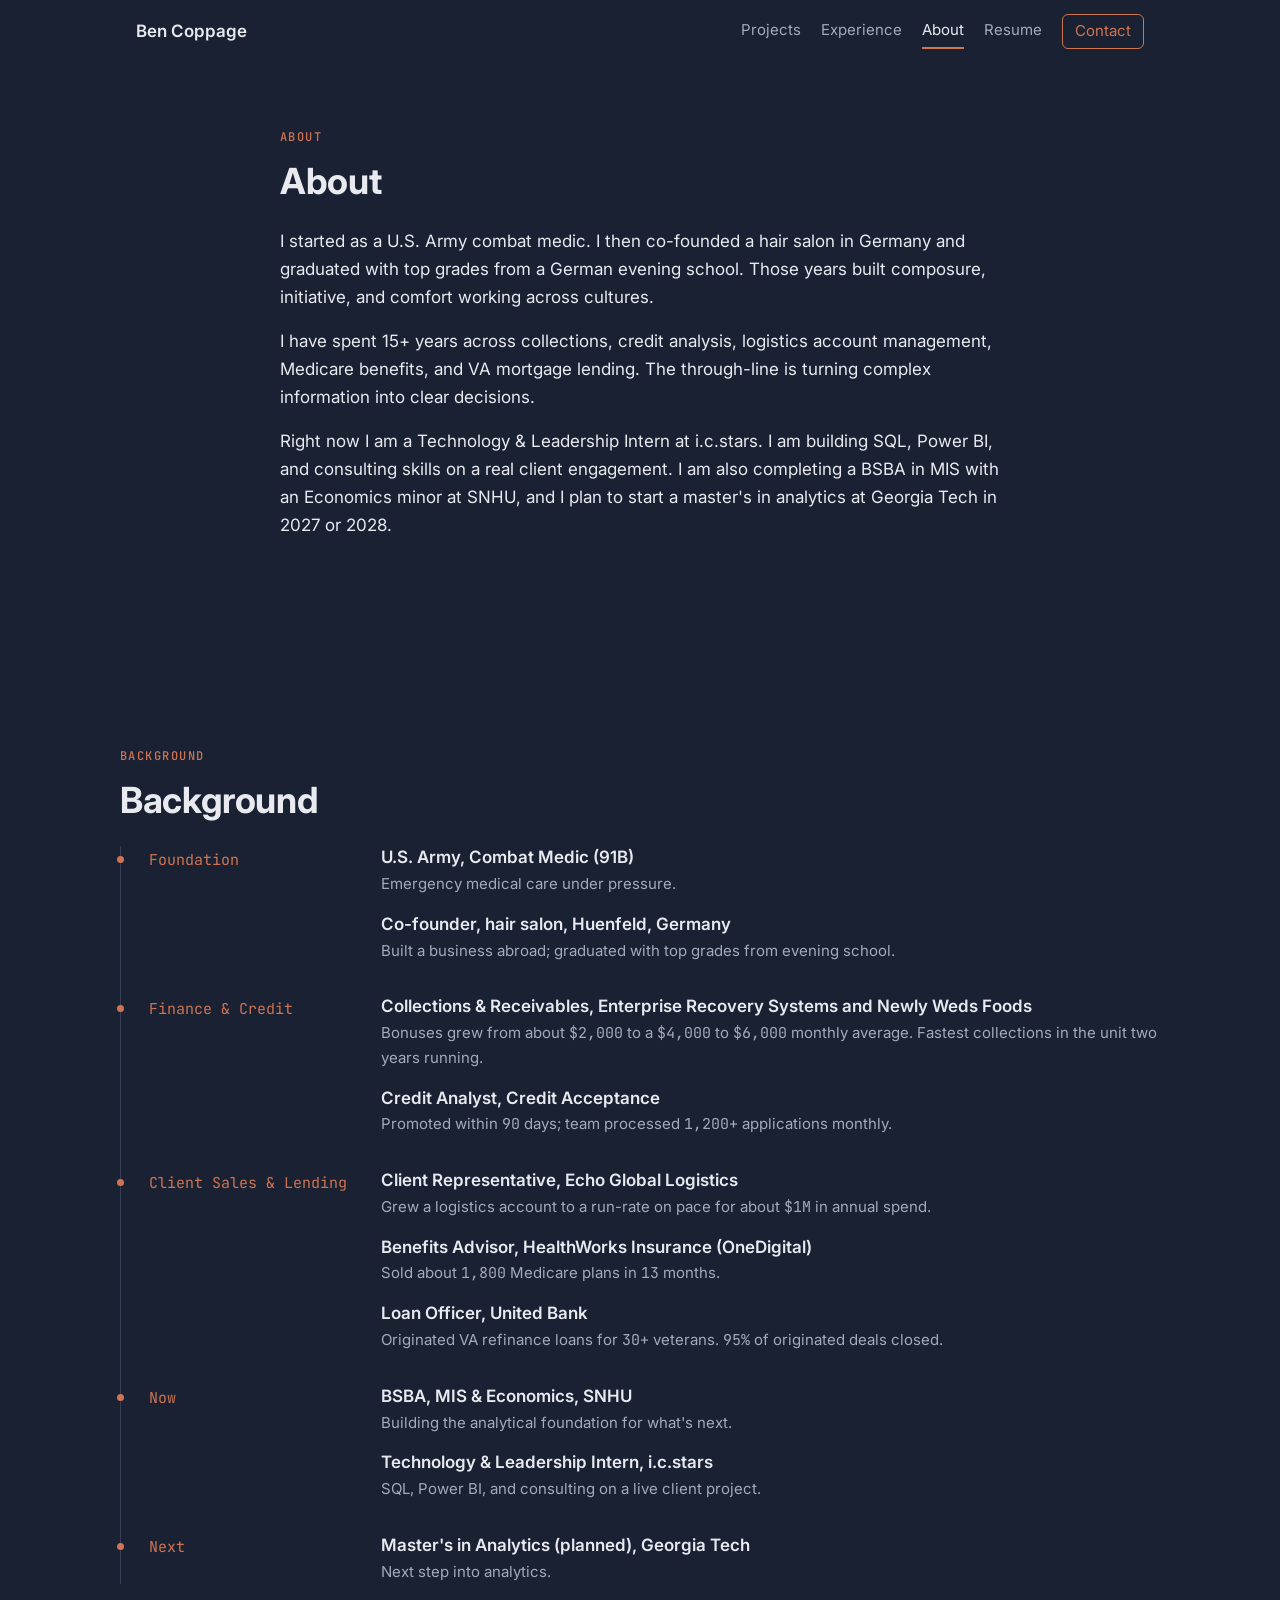
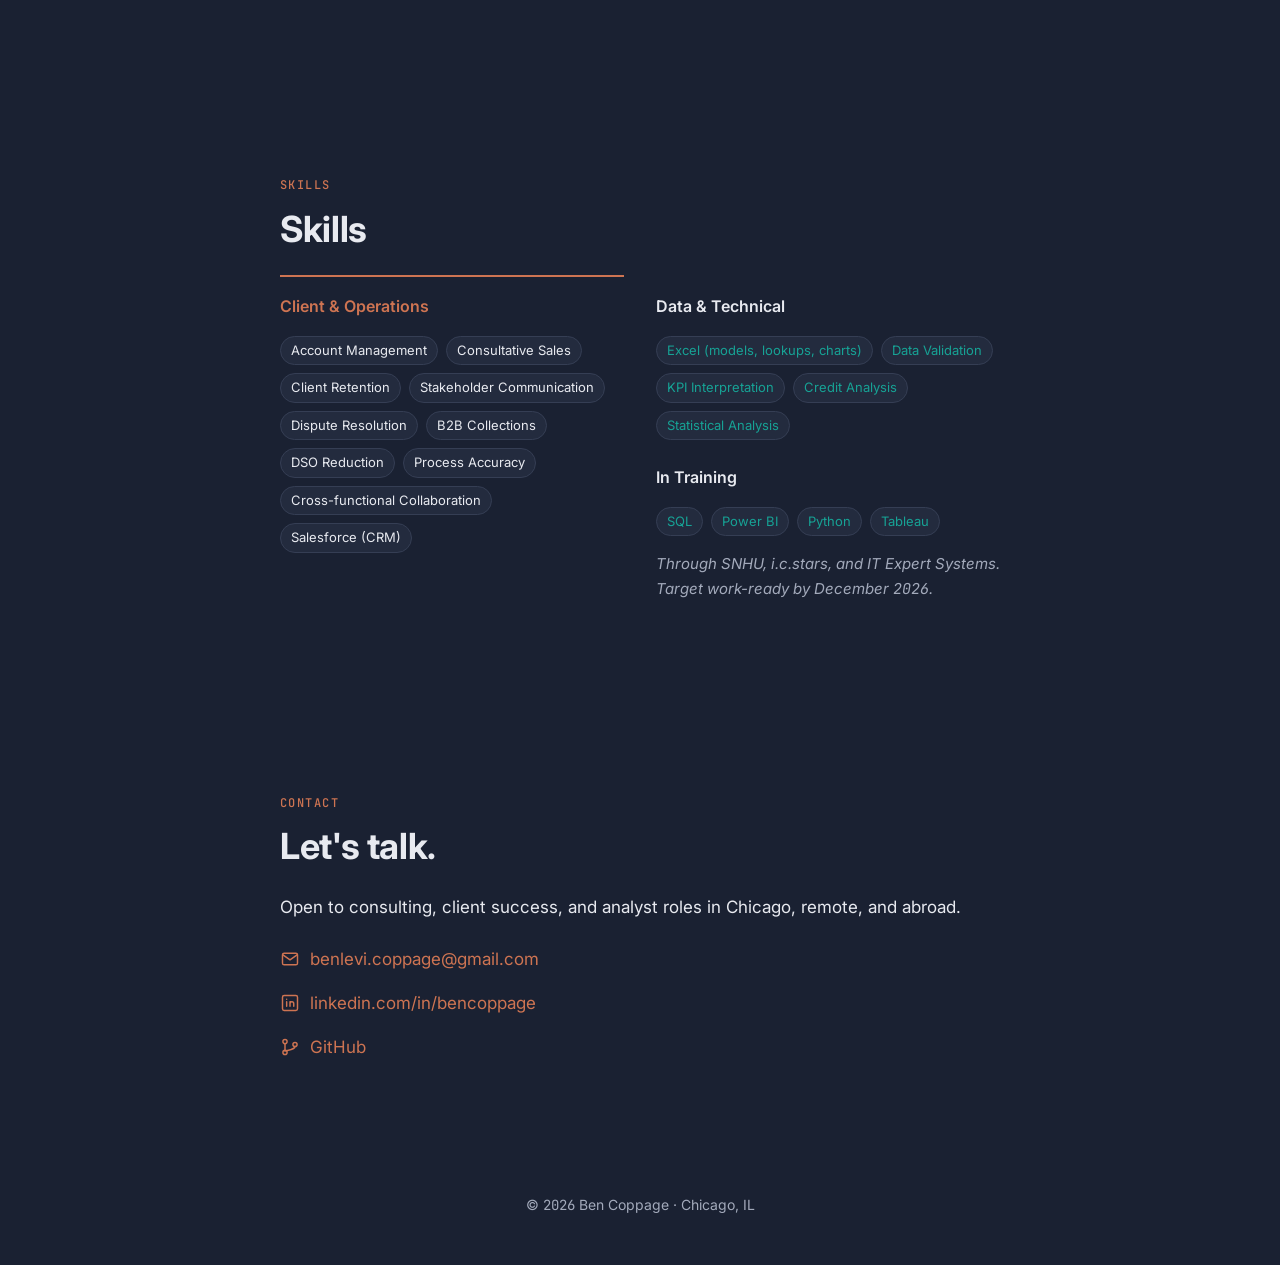
==== about.html @ 8277789a "Split portfolio into pages, feature dashboard, remove dates" ====
<!DOCTYPE html>
<html lang="en">
<head>
<meta charset="utf-8">
<meta name="viewport" content="width=device-width, initial-scale=1">
<title>About | Ben Coppage</title>
<meta name="description" content="Army combat medic, business owner in Germany, and 15+ years in client-facing roles. Now building SQL, Python, and Power BI skills at i.c.stars and SNHU.">
<meta property="og:title" content="About | Ben Coppage">
<meta property="og:description" content="Army combat medic, business owner in Germany, and 15+ years in client-facing roles. Now building SQL, Python, and Power BI skills at i.c.stars and SNHU.">
<meta property="og:type" content="website">
<meta property="og:url" content="https://bcoppage-ic.github.io/Portfolio/about.html">
<meta property="og:image" content="https://bcoppage-ic.github.io/Portfolio/images/og-image.jpg?v=2">
<meta property="og:image:width" content="1200">
<meta property="og:image:height" content="627">
<link rel="preconnect" href="https://fonts.googleapis.com">
<link rel="preconnect" href="https://fonts.gstatic.com" crossorigin>
<link href="https://fonts.googleapis.com/css2?family=Inter:wght@400;500;600;700&family=JetBrains+Mono:wght@400;500;600&display=swap" rel="stylesheet">
<link rel="icon" href="favicon.svg" type="image/svg+xml">
<link rel="stylesheet" href="style.css">
</head>
<body>

<header class="site">
  <nav aria-label="Primary">
    <a class="brand" href="index.html">Ben Coppage</a>
    <button class="menu-btn" type="button" aria-expanded="false" aria-controls="nav-links" aria-label="Menu">
      <svg viewBox="0 0 24 24" aria-hidden="true"><path d="M4 7h16M4 12h16M4 17h16"/></svg>
    </button>
    <ul class="links" id="nav-links">
      <li><a href="projects.html">Projects</a></li>
      <li><a href="experience.html">Experience</a></li>
      <li><a href="about.html" aria-current="page">About</a></li>
      <li><a href="resume.pdf" target="_blank" rel="noopener">Resume</a></li>
      <li><a class="nav-cta" href="#contact">Contact</a></li>
    </ul>
  </nav>
</header>

<main>

  <section id="about" class="sec reveal">
    <div class="inner prose">
      <p class="eyebrow">About</p>
      <h2>About</h2>
      <p>I started as a U.S. Army combat medic. I then co-founded a hair salon in Germany and graduated with top grades from a German evening school. Those years built composure, initiative, and comfort working across cultures.</p>
      <p>I have spent 15+ years across collections, credit analysis, logistics account management, Medicare benefits, and VA mortgage lending. The through-line is turning complex information into clear decisions.</p>
      <p>Right now I am a Technology &amp; Leadership Intern at i.c.stars. I am building SQL, Power BI, and consulting skills on a real client engagement. I am also completing a BSBA in MIS with an Economics minor at SNHU, and I plan to start a master's in analytics at Georgia Tech in 2027 or 2028.</p>
    </div>
  </section>

  <section id="background" class="sec reveal">
    <div class="inner wide">
      <p class="eyebrow">Background</p>
      <h2>Background</h2>
      <ol class="timeline">
        <li>
          <span class="yrs">Foundation</span>
          <div>
            <div class="entry"><strong>U.S. Army, Combat Medic (91B)</strong><span class="desc">Emergency medical care under pressure.</span></div>
            <div class="entry"><strong>Co-founder, hair salon, Huenfeld, Germany</strong><span class="desc">Built a business abroad; graduated with top grades from evening school.</span></div>
          </div>
        </li>
        <li>
          <span class="yrs">Finance &amp; Credit</span>
          <div>
            <div class="entry"><strong>Collections &amp; Receivables, Enterprise Recovery Systems and Newly Weds Foods</strong><span class="desc">Bonuses grew from about <span class="num">$2,000</span> to a <span class="num">$4,000</span> to <span class="num">$6,000</span> monthly average. Fastest collections in the unit two years running.</span></div>
            <div class="entry"><strong>Credit Analyst, Credit Acceptance</strong><span class="desc">Promoted within <span class="num">90</span> days; team processed <span class="num">1,200+</span> applications monthly.</span></div>
          </div>
        </li>
        <li>
          <span class="yrs">Client Sales &amp; Lending</span>
          <div>
            <div class="entry"><strong>Client Representative, Echo Global Logistics</strong><span class="desc">Grew a logistics account to a run-rate on pace for about <span class="num">$1M</span> in annual spend.</span></div>
            <div class="entry"><strong>Benefits Advisor, HealthWorks Insurance (OneDigital)</strong><span class="desc">Sold about <span class="num">1,800</span> Medicare plans in <span class="num">13</span> months.</span></div>
            <div class="entry"><strong>Loan Officer, United Bank</strong><span class="desc">Originated VA refinance loans for <span class="num">30+</span> veterans. <span class="num">95%</span> of originated deals closed.</span></div>
          </div>
        </li>
        <li>
          <span class="yrs">Now</span>
          <div>
            <div class="entry"><strong>BSBA, MIS &amp; Economics, SNHU</strong><span class="desc">Building the analytical foundation for what's next.</span></div>
            <div class="entry"><strong>Technology &amp; Leadership Intern, i.c.stars</strong><span class="desc">SQL, Power BI, and consulting on a live client project.</span></div>
          </div>
        </li>
        <li>
          <span class="yrs">Next</span>
          <div>
            <div class="entry"><strong>Master's in Analytics (planned), Georgia Tech</strong><span class="desc">Next step into analytics.</span></div>
          </div>
        </li>
      </ol>
    </div>
  </section>

  <section id="skills" class="sec reveal">
    <div class="inner prose">
      <p class="eyebrow">Skills</p>
      <h2>Skills</h2>
      <div class="skill-cols">
        <div class="col col-client">
          <h3>Client &amp; Operations</h3>
          <ul class="tags">
            <li>Account Management</li>
            <li>Consultative Sales</li>
            <li>Client Retention</li>
            <li>Stakeholder Communication</li>
            <li>Dispute Resolution</li>
            <li>B2B Collections</li>
            <li>DSO Reduction</li>
            <li>Process Accuracy</li>
            <li>Cross-functional Collaboration</li>
            <li>Salesforce (CRM)</li>
          </ul>
        </div>
        <div class="col col-data">
          <h3>Data &amp; Technical</h3>
          <ul class="tags">
            <li>Excel (models, lookups, charts)</li>
            <li>Data Validation</li>
            <li>KPI Interpretation</li>
            <li>Credit Analysis</li>
            <li>Statistical Analysis</li>
          </ul>
          <h3>In Training</h3>
          <ul class="tags">
            <li>SQL</li>
            <li>Power BI</li>
            <li>Python</li>
            <li>Tableau</li>
          </ul>
          <p class="note">Through SNHU, i.c.stars, and IT Expert Systems. Target work-ready by December <span class="num">2026</span>.</p>
        </div>
      </div>
    </div>
  </section>

  <section id="contact" class="sec reveal">
    <div class="inner prose">
      <p class="eyebrow">Contact</p>
      <h2>Let's talk.</h2>
      <p>Open to consulting, client success, and analyst roles in Chicago, remote, and abroad.</p>
      <ul class="contact-links">
        <li>
          <a href="mailto:benlevi.coppage@gmail.com">
            <svg viewBox="0 0 24 24" aria-hidden="true"><rect x="3" y="5" width="18" height="14" rx="2"/><path d="M3.5 7l8.5 6 8.5-6"/></svg>
            benlevi.coppage@gmail.com
          </a>
        </li>
        <li>
          <a href="https://www.linkedin.com/in/bencoppage" target="_blank" rel="noopener">
            <svg viewBox="0 0 24 24" aria-hidden="true"><rect x="3" y="3" width="18" height="18" rx="2"/><path d="M8 10.5V16M8 7.5v.01M12 16v-5.5M12 13c0-1.7 1-2.5 2.3-2.5S16.5 11.3 16.5 13V16"/></svg>
            linkedin.com/in/bencoppage
          </a>
        </li>
        <li>
          <a href="https://github.com/bcoppage-IC" target="_blank" rel="noopener">
            <svg viewBox="0 0 24 24" aria-hidden="true"><circle cx="6" cy="5.5" r="2.5"/><circle cx="6" cy="18.5" r="2.5"/><circle cx="18" cy="9" r="2.5"/><path d="M6 8v8M18 11.5c0 3-4 3.5-12 5.5"/></svg>
            GitHub
          </a>
        </li>
      </ul>
    </div>
  </section>

</main>

<footer>&copy; <span class="num">2026</span> Ben Coppage &middot; Chicago, IL</footer>

<script src="site.js"></script>
</body>
</html>
---- style.css ----
:root {
  color-scheme: dark;
  --ink:         #E8EAF0;
  --ink-soft:    #A3AABB;
  --paper:       #1A2132;
  --surface:     #232B3E;
  --line:        #353E54;
  --accent:      #CE7452;   /* warm rust: CTAs, links, eyebrows */
  --accent-soft: #3A2520;
  --signal:      #17A295;   /* teal: data/technical highlights ONLY */
  --sans: "Inter", system-ui, -apple-system, "Segoe UI", Roboto, sans-serif;
  --mono: "JetBrains Mono", ui-monospace, "SF Mono", Menlo, Consolas, monospace;
  --u: 1rem;
}

*, *::before, *::after { box-sizing: border-box; }
html { scroll-behavior: smooth; }
body {
  margin: 0;
  background: var(--paper);
  color: var(--ink);
  font-family: var(--sans);
  font-size: 1.0625rem;
  line-height: 1.65;
  -webkit-font-smoothing: antialiased;
}
p { max-width: 68ch; margin: 0 0 var(--u); }
a { color: var(--accent); }
:focus-visible { outline: 2px solid var(--accent); outline-offset: 2px; }
.num { font-family: var(--mono); font-feature-settings: "tnum"; }
.sr-only {
  position: absolute; width: 1px; height: 1px; padding: 0; margin: -1px;
  overflow: hidden; clip: rect(0, 0, 0, 0); white-space: nowrap; border: 0;
}

/* Nav */
header.site {
  position: sticky; top: 0; z-index: 10;
  background: var(--paper);
  border-bottom: 1px solid transparent;
}
header.site.scrolled { border-bottom-color: var(--line); }
nav {
  position: relative;
  max-width: 1040px; margin: 0 auto; padding: 0.875rem var(--u);
  display: flex; flex-wrap: wrap; align-items: center; justify-content: space-between; gap: 0.5rem 1.5rem;
}
.brand { font-weight: 600; color: var(--ink); text-decoration: none; white-space: nowrap; }
.links {
  display: flex; flex-wrap: wrap; align-items: center; gap: 0.25rem 1.25rem;
  list-style: none; margin: 0; padding: 0; white-space: nowrap;
}
.links a {
  display: block; padding: 0.25rem 0; font-size: 0.9375rem;
  color: var(--ink-soft); text-decoration: none;
  border-bottom: 2px solid transparent;
}
.links a:hover { color: var(--ink); }
.links a[aria-current="page"] { color: var(--ink); border-bottom-color: var(--accent); }
.links a.nav-cta {
  padding: 0.25rem 0.75rem; border: 1px solid var(--accent); border-radius: 6px;
  color: var(--accent);
}
.links a.nav-cta:hover { background: var(--accent-soft); }
.menu-btn {
  display: none; align-items: center; justify-content: center;
  width: 2.5rem; height: 2.5rem; padding: 0; cursor: pointer;
  background: transparent; color: var(--ink);
  border: 1px solid var(--line); border-radius: 6px;
}
.menu-btn svg { width: 20px; height: 20px; fill: none; stroke: currentColor; stroke-width: 1.75; stroke-linecap: round; }

/* Sections */
section[id], article[id] { scroll-margin-top: 5rem; }
.sec { padding: 6rem var(--u); }
main > .sec:first-child { padding-top: 4rem; }
.sec.snug { padding-top: 1.5rem; padding-bottom: 1.5rem; }
.inner { margin: 0 auto; }
.prose { max-width: 720px; }
.wide { max-width: 1040px; }
.eyebrow {
  font-family: var(--mono); font-size: 0.75rem; font-weight: 500;
  letter-spacing: 0.12em; text-transform: uppercase;
  color: var(--accent); margin: 0 0 0.75rem;
}
.group-label { margin-top: 3rem; }
h2 + .group-label { margin-top: 0; }
h2 {
  font-size: clamp(1.75rem, 3.5vw, 2.25rem); font-weight: 700;
  letter-spacing: -0.01em; line-height: 1.2; margin: 0 0 1.5rem;
}
.js .reveal { opacity: 0; transform: translateY(12px); }
.js .reveal.in {
  opacity: 1; transform: none;
  transition: opacity 400ms ease-out, transform 400ms ease-out;
}

/* Hero */
.hero {
  padding: 2.5rem var(--u) 2.5rem;
  display: flex; flex-direction: column; align-items: center; justify-content: center;
  text-align: center;
}
.hero img {
  width: 140px; height: 140px; border-radius: 50%; object-fit: cover;
  border: 4px solid var(--accent-soft); filter: saturate(0.95);
  margin-bottom: 1.5rem; background: var(--accent-soft);
}
h1 {
  font-size: clamp(2.5rem, 6vw, 4rem); font-weight: 700;
  letter-spacing: -0.02em; line-height: 1.1; margin: 0 0 1.5rem;
}
.tagline { max-width: 40ch; font-size: clamp(1.125rem, 2.2vw, 1.375rem); line-height: 1.5; margin: 0 auto 2rem; }
.ctas { display: flex; flex-wrap: wrap; justify-content: center; gap: 0.75rem; }
.btn {
  display: inline-block; padding: 0.75rem 1.5rem; border-radius: 6px;
  font-weight: 600; font-size: 1rem; text-decoration: none;
  border: 1px solid var(--accent);
}
.btn.fill { background: var(--accent); color: #fff; }
.btn.line { background: transparent; color: var(--accent); }
.btn:hover { filter: brightness(0.94); }

/* Stats */
.stats { display: grid; grid-template-columns: repeat(4, 1fr); gap: var(--u); list-style: none; margin: 0; padding: 0; }
.stats li { background: var(--surface); border: 1px solid var(--line); border-radius: 6px; padding: 1.25rem; }
.stat-num {
  display: block; font-family: var(--mono); font-weight: 600;
  font-size: clamp(2rem, 4vw, 2.75rem); line-height: 1.15; color: var(--signal);
}
.stat-label { display: block; font-size: 0.875rem; color: var(--ink-soft); line-height: 1.45; margin-top: 0.25rem; }

/* Work cards */
.cards { display: flex; flex-direction: column; gap: 1.25rem; }
.card {
  background: var(--surface); border: 1px solid var(--line); border-radius: 6px;
  padding: 1.5rem; transition: transform 200ms ease, box-shadow 200ms ease;
}
.card:hover { transform: translateY(-2px); box-shadow: 0 4px 16px rgba(0, 0, 0, 0.35); }
.card .meta { font-family: var(--mono); font-size: 0.8125rem; color: var(--accent); margin: 0 0 0.5rem; }
.card h3 { font-size: 1.25rem; font-weight: 600; line-height: 1.3; margin: 0 0 0.75rem; }
.card .problem { color: var(--ink-soft); }
.card ul { margin: 0 0 1rem; padding-left: 1.25rem; max-width: 68ch; }
.card li { margin-bottom: 0.25rem; }
.card .result { margin: 0; padding-top: 1rem; border-top: 1px solid var(--line); font-weight: 500; }
.card .result .num { color: var(--signal); font-weight: 600; }
.card-img { display: block; margin: 0 0 1rem; }
.card-img img, .feature-img img {
  display: block; width: 100%; height: auto;
  border: 1px solid var(--line); border-radius: 6px;
}
.actions { display: flex; flex-wrap: wrap; align-items: center; gap: 0.75rem 1.25rem; }
.actions > a:not(.btn) { font-weight: 600; }

/* Featured project */
.feature { display: grid; grid-template-columns: 3fr 2fr; gap: 1.5rem; align-items: center; }
.feature-img { display: block; }
.feature h2 { font-size: clamp(1.375rem, 2.5vw, 1.75rem); margin: 0 0 0.75rem; }
.feature .problem { margin-bottom: 1.25rem; }

/* More projects */
.mini-cards { display: grid; grid-template-columns: 1fr 1fr; gap: 1.25rem; }
.card.mini { display: flex; flex-direction: column; color: var(--ink); text-decoration: none; }
.card.mini h3 { font-size: 1.125rem; }
.card.mini .more { margin-top: auto; color: var(--accent); font-weight: 600; }

/* Timeline */
.timeline { list-style: none; margin: 0; padding: 0 0 0 1.75rem; border-left: 1px solid var(--line); }
.timeline li { position: relative; display: grid; grid-template-columns: 13.5rem 1fr; gap: var(--u); padding-bottom: 2rem; }
.timeline li:last-child { padding-bottom: 0; }
.timeline li::before {
  content: ""; position: absolute; left: calc(-1.75rem - 4px); top: 0.6rem;
  width: 7px; height: 7px; border-radius: 50%; background: var(--accent);
}
.timeline .yrs { font-family: var(--mono); font-size: 0.9375rem; color: var(--accent); padding-top: 0.1rem; }
.timeline strong { display: block; font-weight: 600; line-height: 1.4; }
.timeline .desc { display: block; color: var(--ink-soft); font-size: 0.9375rem; margin-top: 0.125rem; }
.timeline .entry + .entry { margin-top: 1rem; }

/* Skills */
.skill-cols { display: grid; grid-template-columns: 1fr 1fr; gap: 2rem; }
.col { border-top: 2px solid transparent; padding-top: 1rem; }
.col h3 { font-size: 1rem; font-weight: 600; margin: 0 0 1rem; color: var(--ink); }
.col .tags + h3 { margin-top: 1.5rem; }
.tags { list-style: none; margin: 0; padding: 0; display: flex; flex-wrap: wrap; gap: 0.5rem; }
.tags li {
  background: var(--surface); border: 1px solid var(--line); border-radius: 999px;
  padding: 0.25rem 0.625rem; font-size: 0.8125rem; line-height: 1.5;
}
.col-data .tags li { color: var(--signal); }
.note { font-style: italic; color: var(--ink-soft); font-size: 0.9375rem; margin: 1rem 0 0; }
.col-client { border-top-color: var(--accent); }
.col-client h3 { color: var(--accent); }

/* Contact */
.contact-links { list-style: none; margin: 1.5rem 0 0; padding: 0; display: flex; flex-direction: column; gap: 0.75rem; }
.contact-links a { display: inline-flex; align-items: center; gap: 0.625rem; color: var(--accent); text-decoration: none; word-break: break-word; }
.contact-links a:hover { text-decoration: underline; }
.contact-links svg { width: 20px; height: 20px; flex: none; fill: none; stroke: currentColor; stroke-width: 1.75; stroke-linecap: round; stroke-linejoin: round; }

footer { text-align: center; color: var(--ink-soft); font-size: 0.875rem; padding: 2rem var(--u) 3rem; }

@media (max-width: 900px) {
  .stats { grid-template-columns: repeat(2, 1fr); }
  .feature { grid-template-columns: 1fr; }
}
@media (max-width: 720px) {
  .nav-js .menu-btn { display: inline-flex; }
  .nav-js .links {
    display: none; position: absolute; top: 100%; left: 0; right: 0;
    flex-direction: column; align-items: flex-start; gap: 0.5rem;
    padding: 0.75rem var(--u) 1rem;
    background: var(--paper); border-bottom: 1px solid var(--line);
  }
  .nav-js .links.open { display: flex; }
}
@media (max-width: 640px) {
  .sec { padding: 4rem var(--u); }
  main > .sec:first-child { padding-top: 3rem; }
  .hero { padding: 1.5rem var(--u) 2rem; }
  .skill-cols { grid-template-columns: 1fr; }
  .mini-cards { grid-template-columns: 1fr; }
  .timeline li { grid-template-columns: 1fr; gap: 0.125rem; }
  .card { padding: 1.25rem; }
}
@media (prefers-reduced-motion: reduce) {
  html { scroll-behavior: auto; }
  *, *::before, *::after { transition: none !important; animation: none !important; }
  .js .reveal { opacity: 1; transform: none; }
}
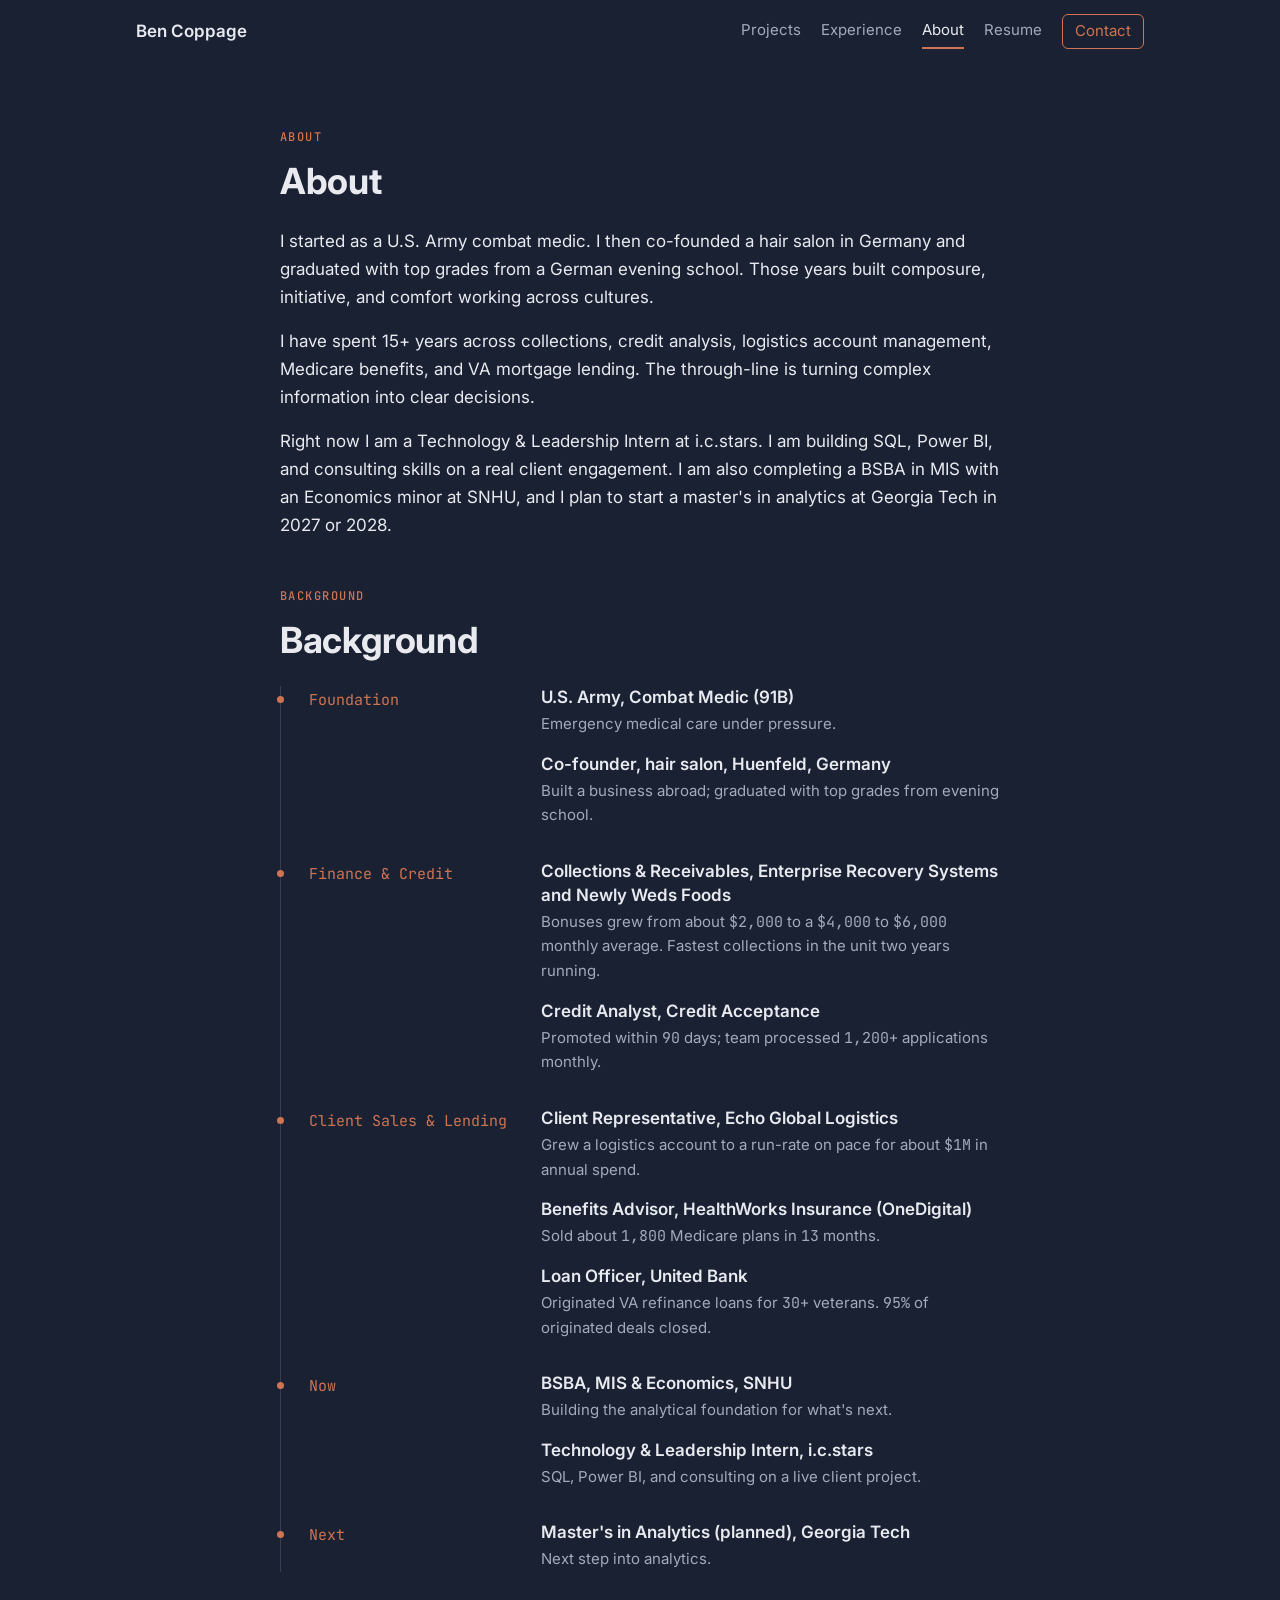
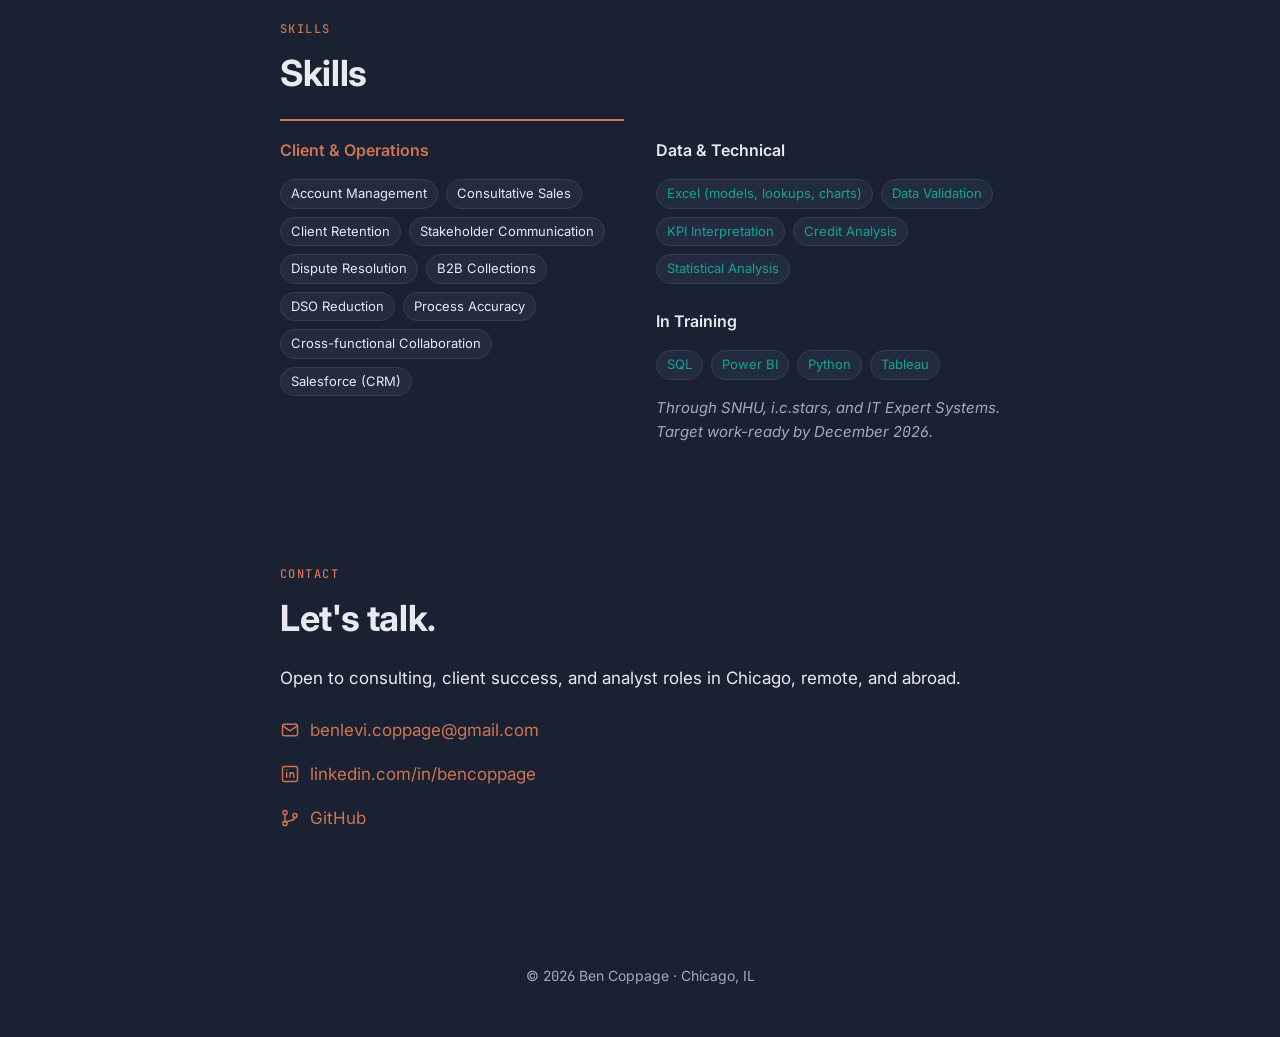
==== commit a8d058eb: "Align About page Background with About and Skills, tighten section spacing" ====
--- a/about.html
+++ b/about.html
@@ -38,7 +38,7 @@
 
 <main>
 
-  <section id="about" class="sec reveal">
+  <section id="about" class="sec snug reveal">
     <div class="inner prose">
       <p class="eyebrow">About</p>
       <h2>About</h2>
@@ -48,8 +48,8 @@
     </div>
   </section>
 
-  <section id="background" class="sec reveal">
-    <div class="inner wide">
+  <section id="background" class="sec snug reveal">
+    <div class="inner prose">
       <p class="eyebrow">Background</p>
       <h2>Background</h2>
       <ol class="timeline">
@@ -92,7 +92,7 @@
     </div>
   </section>
 
-  <section id="skills" class="sec reveal">
+  <section id="skills" class="sec snug reveal">
     <div class="inner prose">
       <p class="eyebrow">Skills</p>
       <h2>Skills</h2>
--- a/style.css
+++ b/style.css
@@ -75,6 +75,7 @@
 .sec { padding: 6rem var(--u); }
 main > .sec:first-child { padding-top: 4rem; }
 .sec.snug { padding-top: 1.5rem; padding-bottom: 1.5rem; }
+.sec.snug .inner > :last-child { margin-bottom: 0; }
 .inner { margin: 0 auto; }
 .prose { max-width: 720px; }
 .wide { max-width: 1040px; }
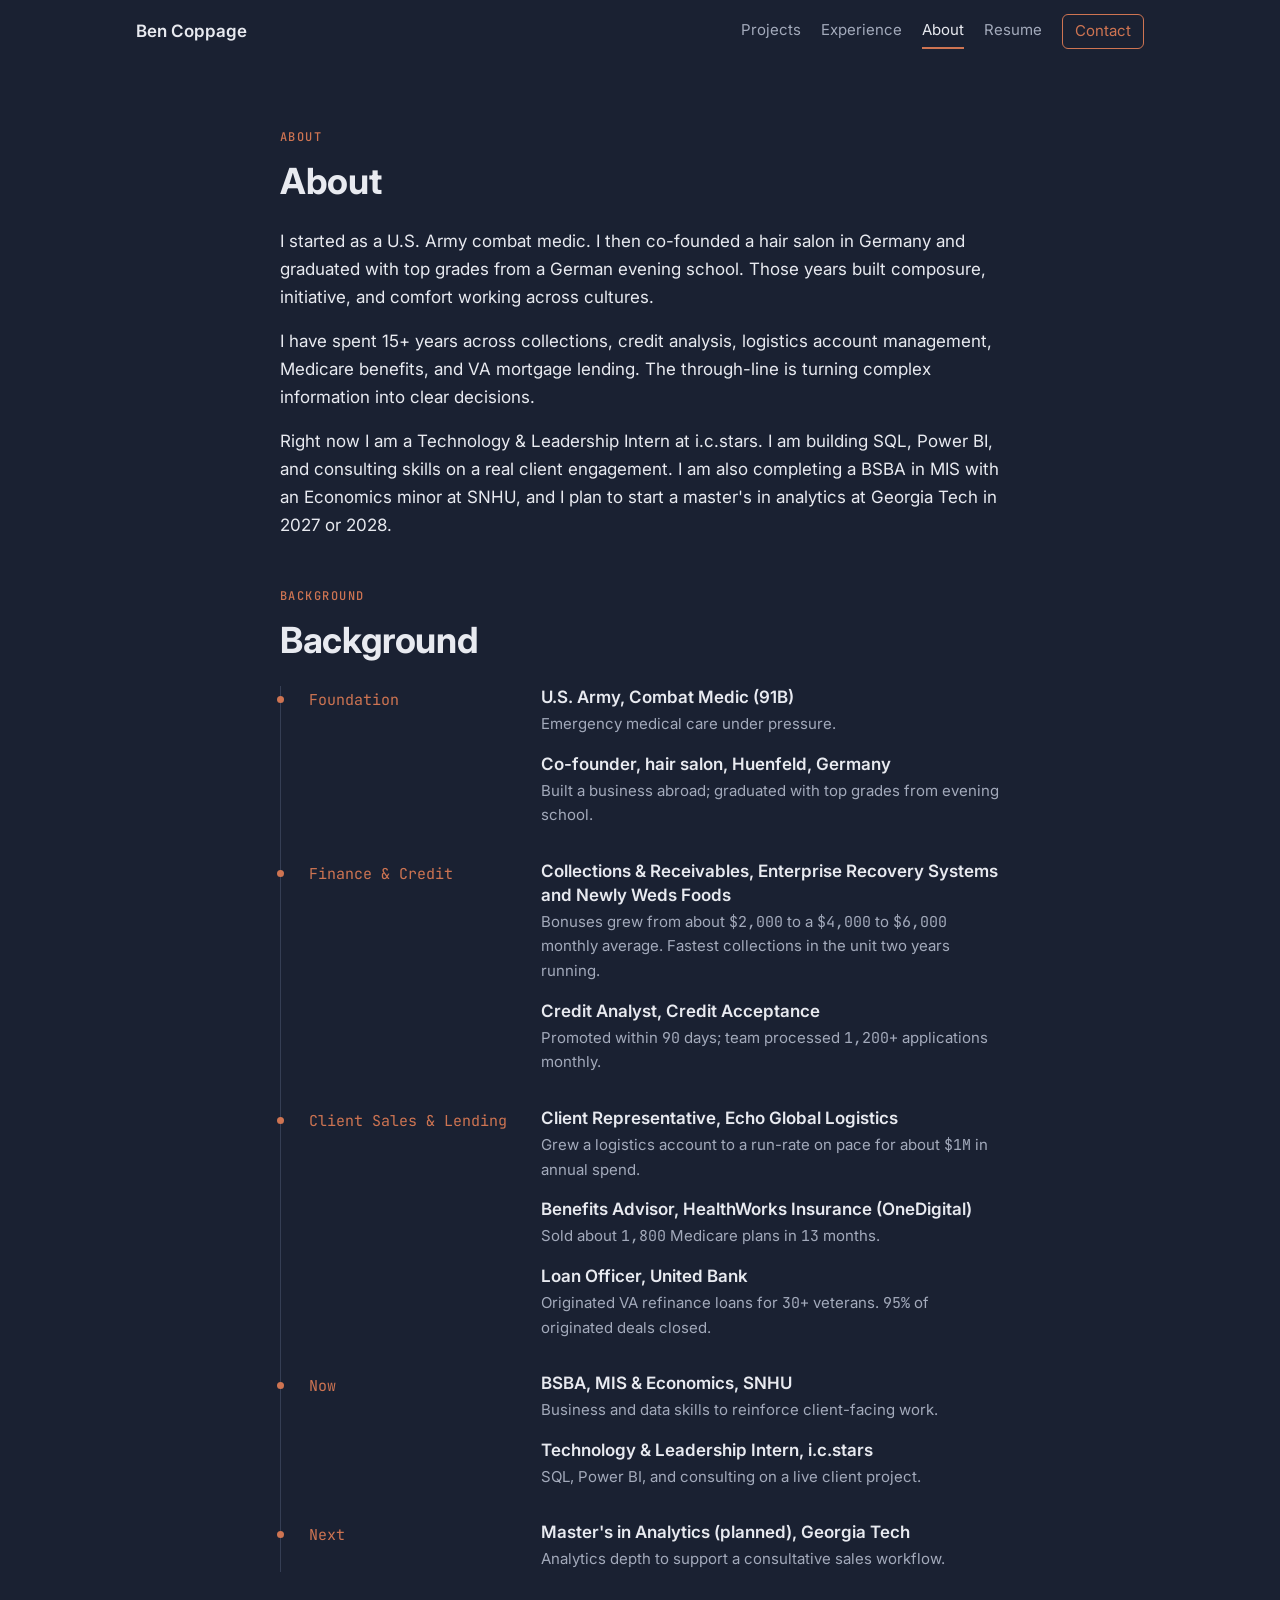
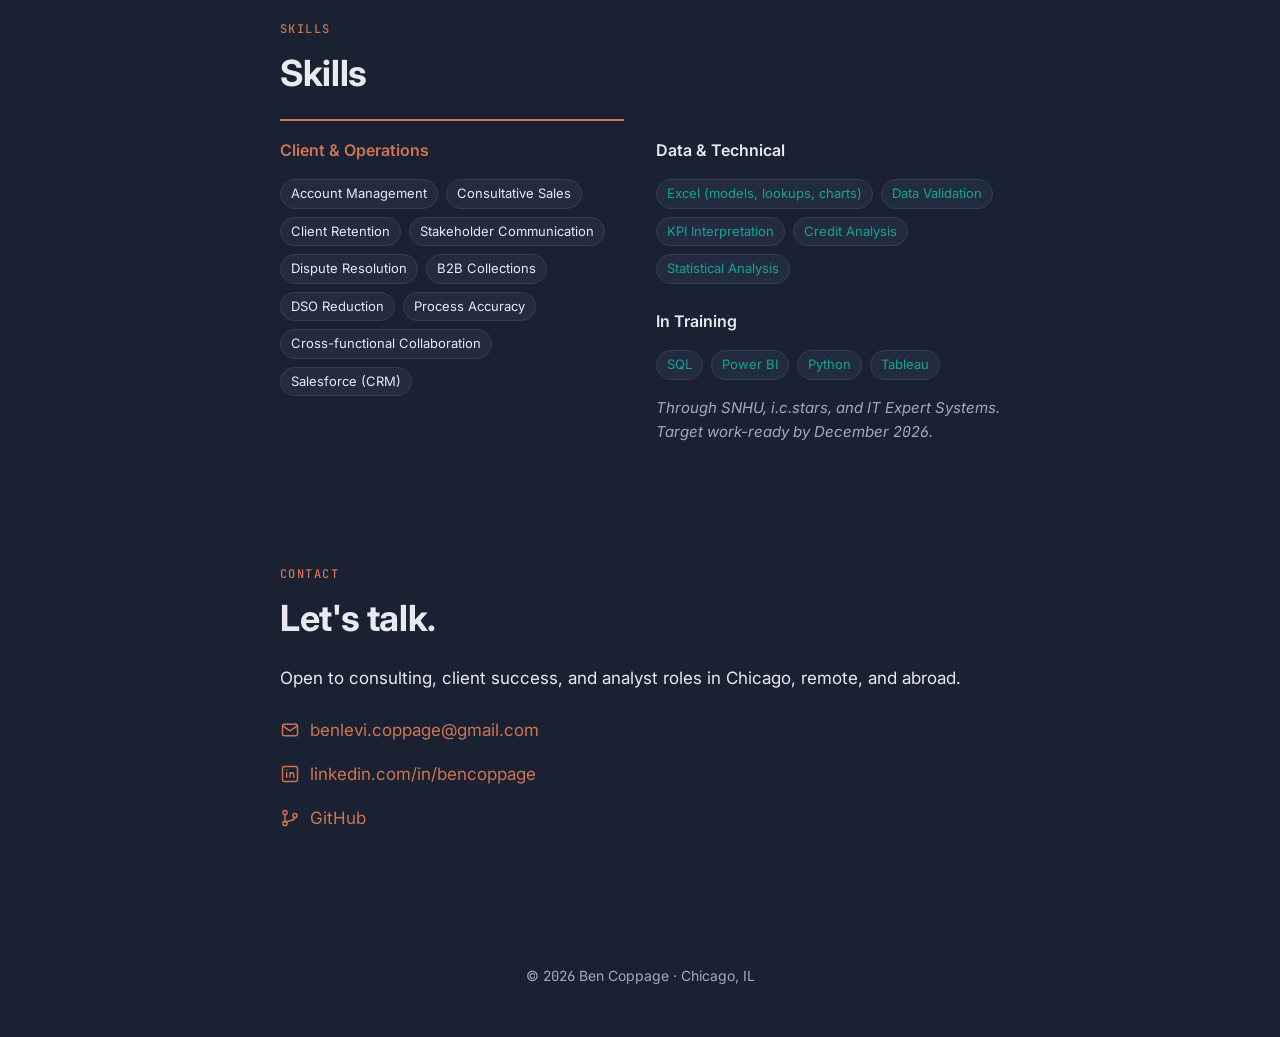
==== commit 2e45e976: "Update SNHU and Georgia Tech Background descriptions" ====
--- a/about.html
+++ b/about.html
@@ -78,14 +78,14 @@
         <li>
           <span class="yrs">Now</span>
           <div>
-            <div class="entry"><strong>BSBA, MIS &amp; Economics, SNHU</strong><span class="desc">Building the analytical foundation for what's next.</span></div>
+            <div class="entry"><strong>BSBA, MIS &amp; Economics, SNHU</strong><span class="desc">Business and data skills to reinforce client-facing work.</span></div>
             <div class="entry"><strong>Technology &amp; Leadership Intern, i.c.stars</strong><span class="desc">SQL, Power BI, and consulting on a live client project.</span></div>
           </div>
         </li>
         <li>
           <span class="yrs">Next</span>
           <div>
-            <div class="entry"><strong>Master's in Analytics (planned), Georgia Tech</strong><span class="desc">Next step into analytics.</span></div>
+            <div class="entry"><strong>Master's in Analytics (planned), Georgia Tech</strong><span class="desc">Analytics depth to support a consultative sales workflow.</span></div>
           </div>
         </li>
       </ol>
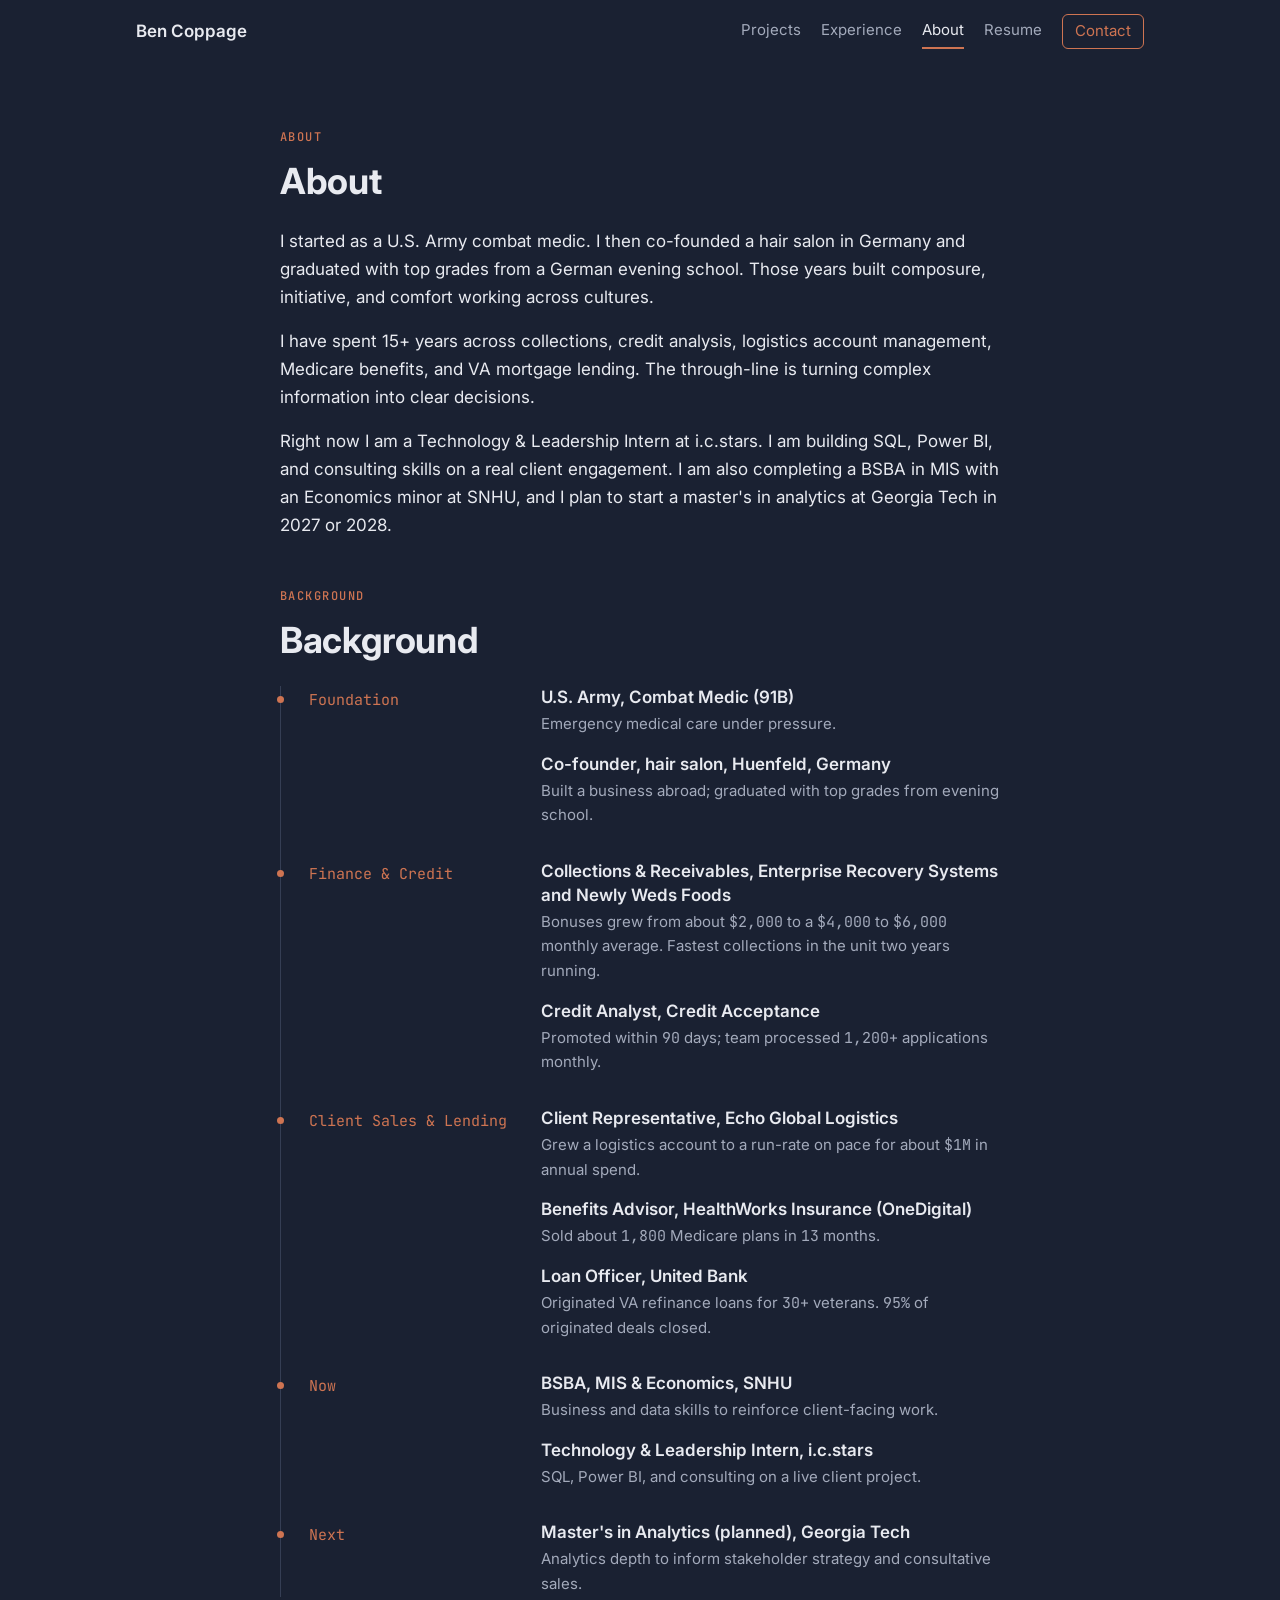
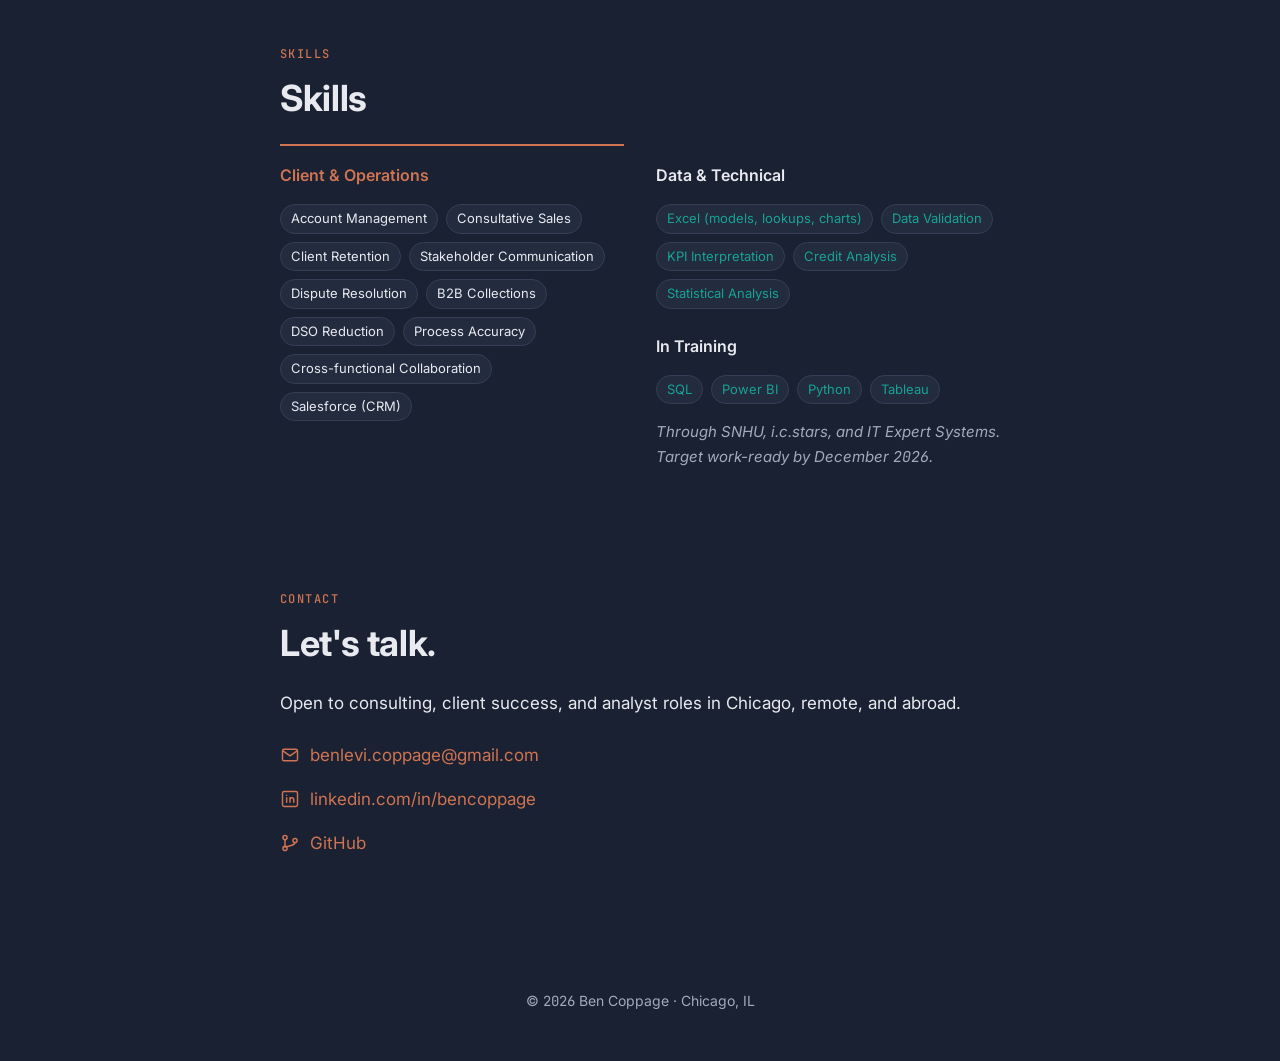
==== commit c77d037c: "Update Georgia Tech Background description" ====
--- a/about.html
+++ b/about.html
@@ -85,7 +85,7 @@
         <li>
           <span class="yrs">Next</span>
           <div>
-            <div class="entry"><strong>Master's in Analytics (planned), Georgia Tech</strong><span class="desc">Analytics depth to support a consultative sales workflow.</span></div>
+            <div class="entry"><strong>Master's in Analytics (planned), Georgia Tech</strong><span class="desc">Analytics depth to inform stakeholder strategy and consultative sales.</span></div>
           </div>
         </li>
       </ol>
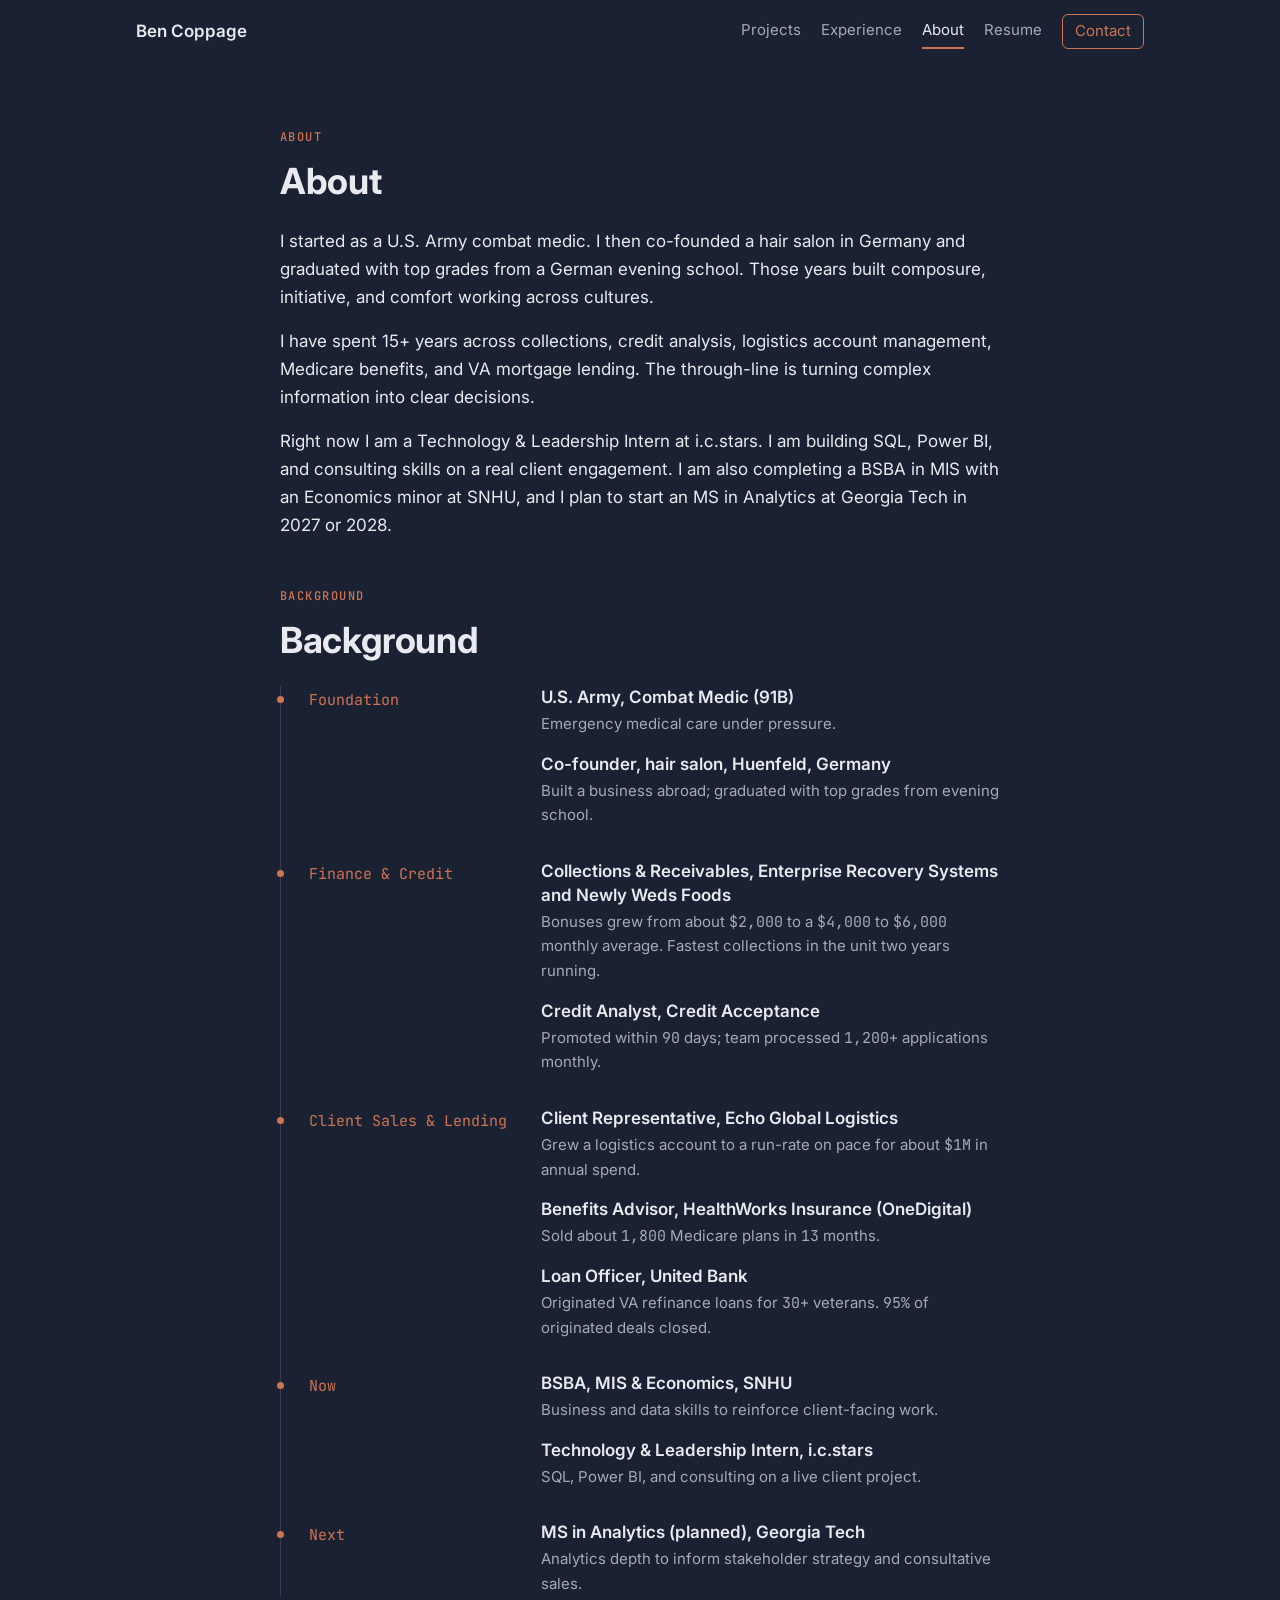
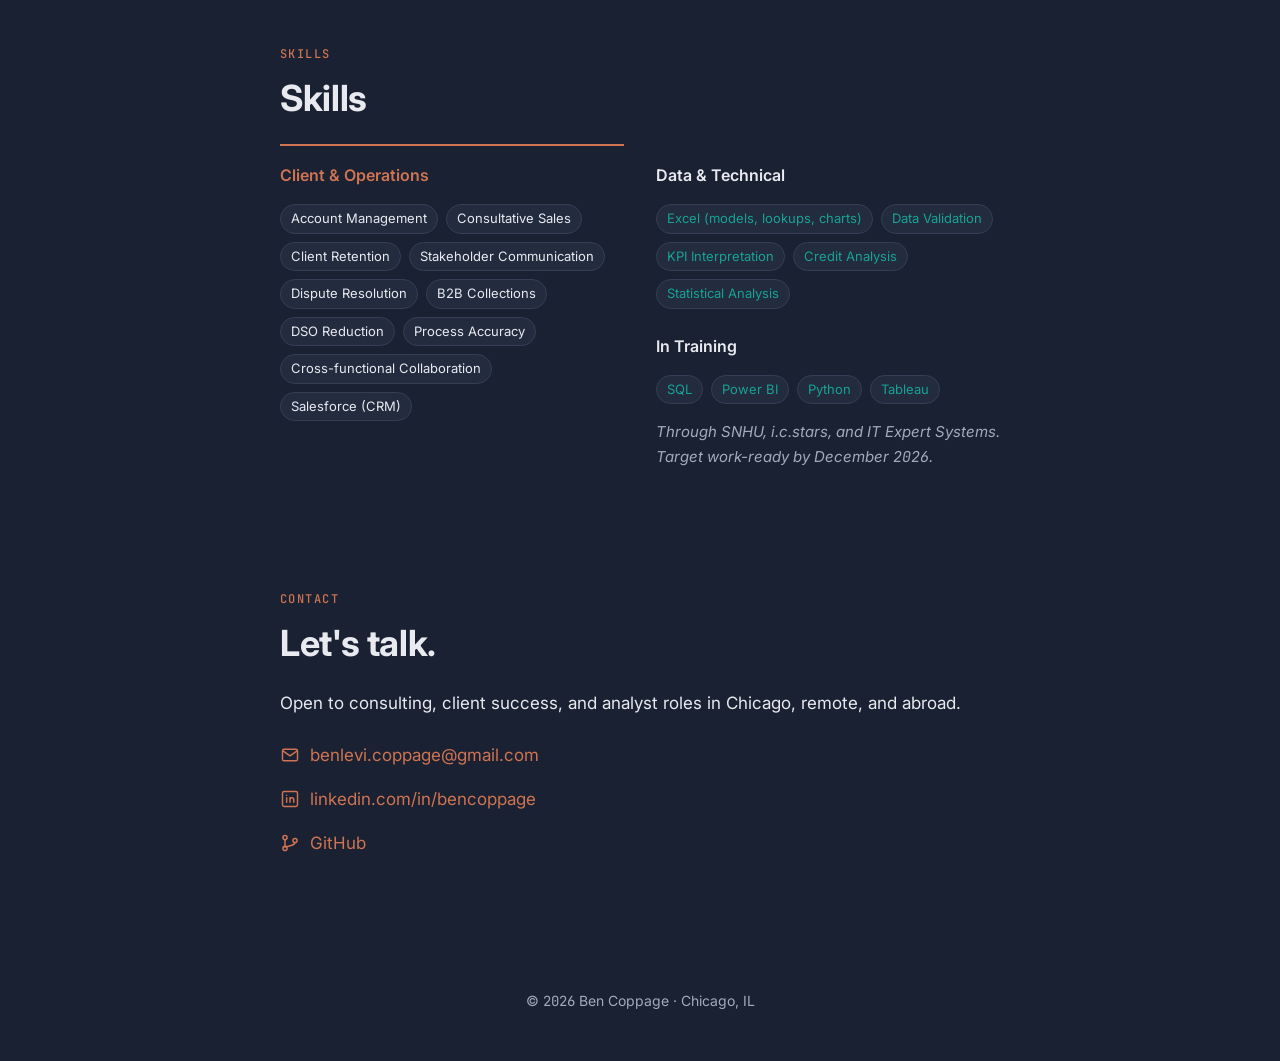
==== commit 4eb8aabf: "Use MS for the Georgia Tech analytics degree" ====
--- a/about.html
+++ b/about.html
@@ -44,7 +44,7 @@
       <h2>About</h2>
       <p>I started as a U.S. Army combat medic. I then co-founded a hair salon in Germany and graduated with top grades from a German evening school. Those years built composure, initiative, and comfort working across cultures.</p>
       <p>I have spent 15+ years across collections, credit analysis, logistics account management, Medicare benefits, and VA mortgage lending. The through-line is turning complex information into clear decisions.</p>
-      <p>Right now I am a Technology &amp; Leadership Intern at i.c.stars. I am building SQL, Power BI, and consulting skills on a real client engagement. I am also completing a BSBA in MIS with an Economics minor at SNHU, and I plan to start a master's in analytics at Georgia Tech in 2027 or 2028.</p>
+      <p>Right now I am a Technology &amp; Leadership Intern at i.c.stars. I am building SQL, Power BI, and consulting skills on a real client engagement. I am also completing a BSBA in MIS with an Economics minor at SNHU, and I plan to start an MS in Analytics at Georgia Tech in 2027 or 2028.</p>
     </div>
   </section>
 
@@ -85,7 +85,7 @@
         <li>
           <span class="yrs">Next</span>
           <div>
-            <div class="entry"><strong>Master's in Analytics (planned), Georgia Tech</strong><span class="desc">Analytics depth to inform stakeholder strategy and consultative sales.</span></div>
+            <div class="entry"><strong>MS in Analytics (planned), Georgia Tech</strong><span class="desc">Analytics depth to inform stakeholder strategy and consultative sales.</span></div>
           </div>
         </li>
       </ol>
